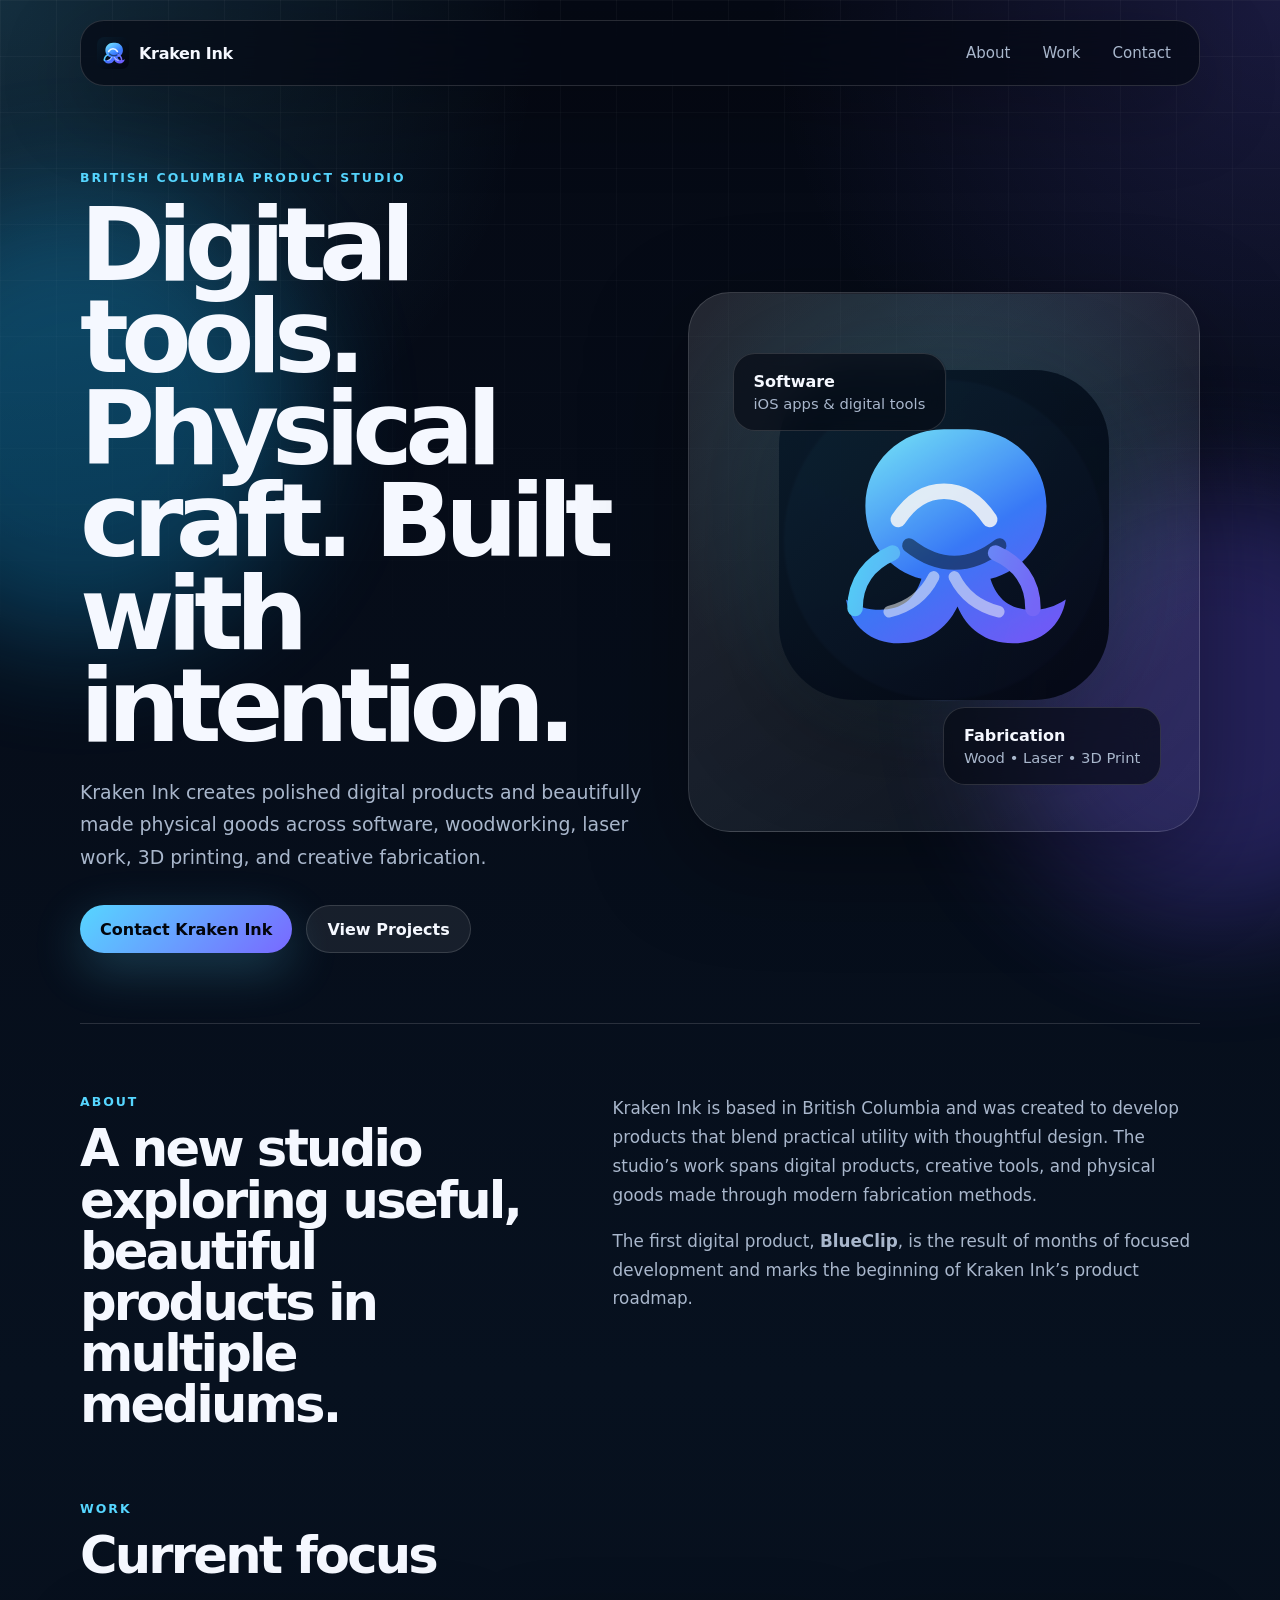
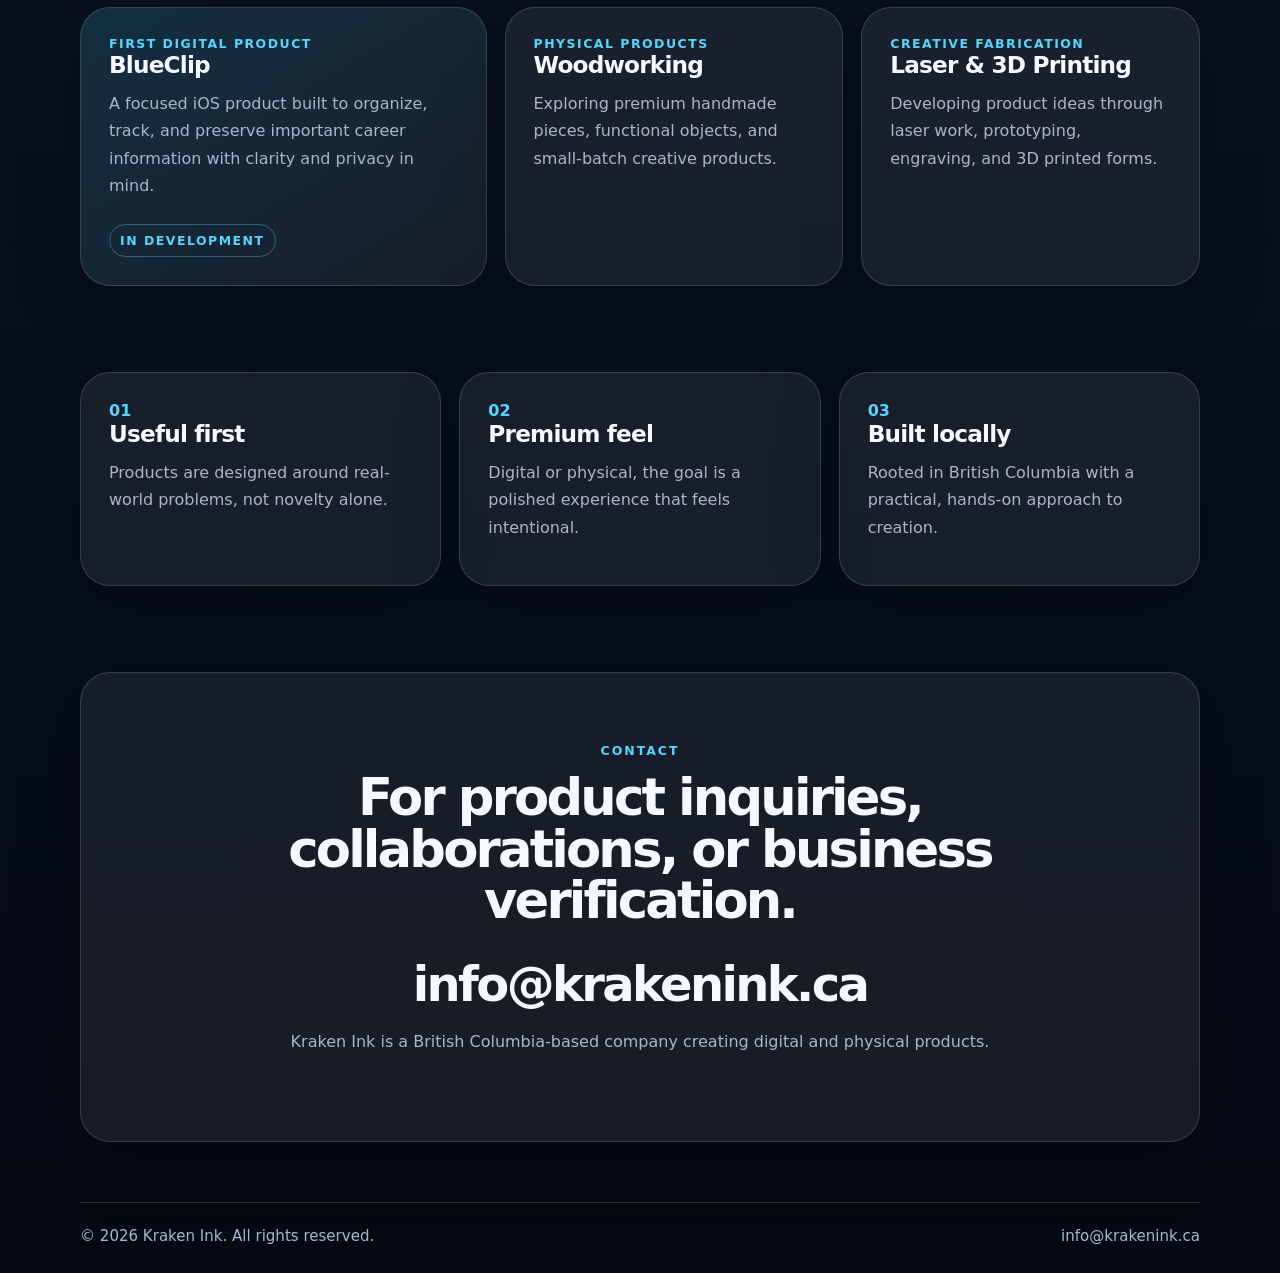
==== index.html @ edde9ff0 "Add files via upload Initial Kraken Ink website upload" ====
<!doctype html>
<html lang="en">
<head>
  <meta charset="utf-8" />
  <meta name="viewport" content="width=device-width, initial-scale=1" />
  <title>Kraken Ink | Digital & Physical Product Studio</title>
  <meta name="description" content="Kraken Ink is a British Columbia-based product studio creating digital tools and physical goods through software, woodworking, laser work, and 3D printing." />
  <meta property="og:title" content="Kraken Ink" />
  <meta property="og:description" content="A British Columbia-based product studio creating digital and physical products across multiple mediums." />
  <meta property="og:type" content="website" />
  <meta name="theme-color" content="#07111f" />
  <link rel="icon" href="assets/favicon.svg" type="image/svg+xml" />
  <link rel="stylesheet" href="styles.css" />
</head>
<body>
  <div class="ambient ambient-one"></div>
  <div class="ambient ambient-two"></div>

  <header class="site-header">
    <a class="brand" href="#top" aria-label="Kraken Ink home">
      <img src="assets/kraken-mark.svg" alt="" class="brand-mark" />
      <span>Kraken Ink</span>
    </a>
    <nav aria-label="Primary navigation">
      <a href="#about">About</a>
      <a href="#work">Work</a>
      <a href="#contact">Contact</a>
    </nav>
  </header>

  <main id="top">
    <section class="hero section-shell">
      <div class="hero-copy">
        <p class="eyebrow">British Columbia Product Studio</p>
        <h1>Digital tools. Physical craft. Built with intention.</h1>
        <p class="hero-text">Kraken Ink creates polished digital products and beautifully made physical goods across software, woodworking, laser work, 3D printing, and creative fabrication.</p>
        <div class="hero-actions">
          <a class="button button-primary" href="mailto:info@krakenink.ca">Contact Kraken Ink</a>
          <a class="button button-secondary" href="#work">View Projects</a>
        </div>
      </div>
      <div class="hero-card" aria-label="Kraken Ink product studio graphic">
        <div class="orb"></div>
        <img src="assets/kraken-mark.svg" alt="Kraken Ink abstract kraken mark" class="hero-mark" />
        <div class="glass-card card-one">
          <strong>Software</strong>
          <span>iOS apps & digital tools</span>
        </div>
        <div class="glass-card card-two">
          <strong>Fabrication</strong>
          <span>Wood • Laser • 3D Print</span>
        </div>
      </div>
    </section>

    <section id="about" class="section-shell split-section">
      <div>
        <p class="eyebrow">About</p>
        <h2>A new studio exploring useful, beautiful products in multiple mediums.</h2>
      </div>
      <div class="section-text">
        <p>Kraken Ink is based in British Columbia and was created to develop products that blend practical utility with thoughtful design. The studio’s work spans digital products, creative tools, and physical goods made through modern fabrication methods.</p>
        <p>The first digital product, <strong>BlueClip</strong>, is the result of months of focused development and marks the beginning of Kraken Ink’s product roadmap.</p>
      </div>
    </section>

    <section id="work" class="section-shell">
      <div class="section-heading">
        <p class="eyebrow">Work</p>
        <h2>Current focus</h2>
      </div>
      <div class="work-grid">
        <article class="work-card featured-card">
          <div class="card-label">First digital product</div>
          <h3>BlueClip</h3>
          <p>A focused iOS product built to organize, track, and preserve important career information with clarity and privacy in mind.</p>
          <span class="status">In development</span>
        </article>
        <article class="work-card">
          <div class="card-label">Physical products</div>
          <h3>Woodworking</h3>
          <p>Exploring premium handmade pieces, functional objects, and small-batch creative products.</p>
        </article>
        <article class="work-card">
          <div class="card-label">Creative fabrication</div>
          <h3>Laser & 3D Printing</h3>
          <p>Developing product ideas through laser work, prototyping, engraving, and 3D printed forms.</p>
        </article>
      </div>
    </section>

    <section class="section-shell values-section">
      <div class="value-card">
        <span>01</span>
        <h3>Useful first</h3>
        <p>Products are designed around real-world problems, not novelty alone.</p>
      </div>
      <div class="value-card">
        <span>02</span>
        <h3>Premium feel</h3>
        <p>Digital or physical, the goal is a polished experience that feels intentional.</p>
      </div>
      <div class="value-card">
        <span>03</span>
        <h3>Built locally</h3>
        <p>Rooted in British Columbia with a practical, hands-on approach to creation.</p>
      </div>
    </section>

    <section id="contact" class="section-shell contact-section">
      <p class="eyebrow">Contact</p>
      <h2>For product inquiries, collaborations, or business verification.</h2>
      <a class="contact-link" href="mailto:info@krakenink.ca">info@krakenink.ca</a>
      <p class="contact-note">Kraken Ink is a British Columbia-based company creating digital and physical products.</p>
    </section>
  </main>

  <footer class="site-footer">
    <span>© <span id="year"></span> Kraken Ink. All rights reserved.</span>
    <a href="mailto:info@krakenink.ca">info@krakenink.ca</a>
  </footer>

  <script>
    document.getElementById('year').textContent = new Date().getFullYear();
  </script>
</body>
</html>
---- styles.css ----
:root {
  --bg: #050914;
  --bg-soft: #07111f;
  --card: rgba(255, 255, 255, 0.075);
  --card-strong: rgba(255, 255, 255, 0.12);
  --text: #f5f8ff;
  --muted: #a9b7cc;
  --line: rgba(255, 255, 255, 0.14);
  --accent: #56d6ff;
  --accent-two: #7968ff;
  --max: 1120px;
}

* { box-sizing: border-box; }
html { scroll-behavior: smooth; }
body {
  margin: 0;
  font-family: Inter, ui-sans-serif, system-ui, -apple-system, BlinkMacSystemFont, "Segoe UI", sans-serif;
  color: var(--text);
  background:
    radial-gradient(circle at top left, rgba(86, 214, 255, 0.18), transparent 34rem),
    radial-gradient(circle at top right, rgba(121, 104, 255, 0.18), transparent 32rem),
    linear-gradient(180deg, #050914 0%, #07111f 48%, #050914 100%);
  min-height: 100vh;
  overflow-x: hidden;
}

body::before {
  content: "";
  position: fixed;
  inset: 0;
  pointer-events: none;
  background-image: linear-gradient(rgba(255,255,255,0.035) 1px, transparent 1px), linear-gradient(90deg, rgba(255,255,255,0.035) 1px, transparent 1px);
  background-size: 56px 56px;
  mask-image: linear-gradient(to bottom, black, transparent 82%);
}

a { color: inherit; text-decoration: none; }

.ambient {
  position: fixed;
  width: 28rem;
  height: 28rem;
  border-radius: 999px;
  filter: blur(60px);
  opacity: 0.28;
  pointer-events: none;
  z-index: -1;
}
.ambient-one { background: #15b8ff; left: -9rem; top: 12rem; }
.ambient-two { background: #7357ff; right: -10rem; top: 30rem; }

.site-header {
  width: min(var(--max), calc(100% - 40px));
  margin: 20px auto 0;
  padding: 14px 16px;
  border: 1px solid var(--line);
  background: rgba(5, 9, 20, 0.72);
  backdrop-filter: blur(18px);
  border-radius: 24px;
  display: flex;
  align-items: center;
  justify-content: space-between;
  position: sticky;
  top: 16px;
  z-index: 10;
  box-shadow: 0 24px 80px rgba(0, 0, 0, 0.25);
}

.brand { display: inline-flex; align-items: center; gap: 10px; font-weight: 700; letter-spacing: -0.02em; }
.brand-mark { width: 32px; height: 32px; }
nav { display: flex; gap: 8px; }
nav a { color: var(--muted); padding: 9px 12px; border-radius: 999px; font-size: 0.94rem; }
nav a:hover { color: var(--text); background: rgba(255, 255, 255, 0.08); }

.section-shell { width: min(var(--max), calc(100% - 40px)); margin: 0 auto; }
.hero { min-height: 760px; display: grid; grid-template-columns: 1.05fr 0.95fr; align-items: center; gap: 42px; padding: 84px 0 70px; }
.eyebrow { color: var(--accent); text-transform: uppercase; letter-spacing: 0.16em; font-size: 0.78rem; font-weight: 700; margin: 0 0 14px; }
h1, h2, h3, p { margin-top: 0; }
h1 { font-size: clamp(3.2rem, 8vw, 6.6rem); line-height: 0.9; letter-spacing: -0.075em; margin-bottom: 24px; max-width: 820px; }
h2 { font-size: clamp(2rem, 4vw, 3.4rem); line-height: 1; letter-spacing: -0.055em; margin-bottom: 0; }
h3 { font-size: 1.45rem; letter-spacing: -0.035em; margin-bottom: 12px; }
.hero-text, .section-text p, .work-card p, .value-card p, .contact-note { color: var(--muted); line-height: 1.72; }
.hero-text { font-size: 1.18rem; max-width: 660px; margin-bottom: 32px; }
.hero-actions { display: flex; gap: 14px; flex-wrap: wrap; }
.button { display: inline-flex; align-items: center; justify-content: center; min-height: 48px; padding: 0 20px; border-radius: 999px; font-weight: 700; border: 1px solid var(--line); }
.button-primary { background: linear-gradient(135deg, var(--accent), var(--accent-two)); color: #02050c; border: none; box-shadow: 0 16px 50px rgba(86, 214, 255, 0.24); }
.button-secondary { background: rgba(255, 255, 255, 0.07); color: var(--text); }

.hero-card { min-height: 540px; border: 1px solid var(--line); border-radius: 42px; background: linear-gradient(145deg, rgba(255,255,255,0.12), rgba(255,255,255,0.035)); position: relative; overflow: hidden; box-shadow: 0 30px 100px rgba(0, 0, 0, 0.35); }
.hero-card::before { content: ""; position: absolute; inset: 1px; border-radius: 41px; background: radial-gradient(circle at 50% 34%, rgba(86,214,255,0.22), transparent 18rem); }
.orb { position: absolute; width: 20rem; height: 20rem; border-radius: 999px; background: linear-gradient(135deg, rgba(86,214,255,0.85), rgba(121,104,255,0.55)); left: 50%; top: 46%; transform: translate(-50%, -50%); filter: blur(1px); opacity: 0.55; }
.hero-mark { position: absolute; width: 68%; max-width: 330px; left: 50%; top: 45%; transform: translate(-50%, -50%); opacity: 0.92; filter: drop-shadow(0 30px 60px rgba(0,0,0,0.38)); }
.glass-card { position: absolute; padding: 18px 20px; border: 1px solid var(--line); border-radius: 22px; background: rgba(5, 9, 20, 0.68); backdrop-filter: blur(16px); display: grid; gap: 4px; min-width: 190px; }
.glass-card span { color: var(--muted); font-size: 0.92rem; }
.card-one { top: 60px; left: 44px; }
.card-two { right: 38px; bottom: 46px; }

.split-section { padding: 70px 0; display: grid; grid-template-columns: 0.9fr 1.1fr; gap: 52px; border-top: 1px solid var(--line); }
.section-text { font-size: 1.05rem; }
.section-heading { margin-bottom: 26px; }
.work-grid { display: grid; grid-template-columns: 1.2fr 1fr 1fr; gap: 18px; }
.work-card, .value-card, .contact-section { border: 1px solid var(--line); background: var(--card); border-radius: 30px; padding: 28px; box-shadow: 0 18px 70px rgba(0,0,0,0.2); }
.featured-card { background: linear-gradient(145deg, rgba(86,214,255,0.16), rgba(255,255,255,0.07)); }
.card-label, .status { color: var(--accent); font-size: 0.78rem; letter-spacing: 0.12em; text-transform: uppercase; font-weight: 800; }
.status { display: inline-flex; margin-top: 8px; padding: 8px 10px; border: 1px solid rgba(86,214,255,0.35); border-radius: 999px; }
.values-section { display: grid; grid-template-columns: repeat(3, 1fr); gap: 18px; padding: 86px 0; }
.value-card span { color: var(--accent); font-weight: 800; }
.contact-section { text-align: center; padding: 70px 30px; margin-bottom: 60px; }
.contact-section h2 { max-width: 760px; margin: 0 auto 24px; }
.contact-link { display: inline-flex; font-size: clamp(1.5rem, 4vw, 3rem); font-weight: 800; letter-spacing: -0.055em; color: var(--text); margin: 6px 0 16px; }
.contact-link:hover { color: var(--accent); }
.site-footer { width: min(var(--max), calc(100% - 40px)); margin: 0 auto 28px; color: var(--muted); display: flex; justify-content: space-between; gap: 18px; border-top: 1px solid var(--line); padding-top: 24px; font-size: 0.94rem; }
.site-footer a:hover { color: var(--text); }

@media (max-width: 880px) {
  .site-header { align-items: flex-start; gap: 12px; }
  nav { display: none; }
  .hero { grid-template-columns: 1fr; min-height: auto; padding-top: 70px; }
  .hero-card { min-height: 420px; }
  .split-section, .work-grid, .values-section { grid-template-columns: 1fr; }
  .site-footer { flex-direction: column; }
}

@media (max-width: 560px) {
  .section-shell, .site-header, .site-footer { width: min(100% - 24px, var(--max)); }
  h1 { font-size: 3.35rem; }
  .hero-actions { flex-direction: column; }
  .button { width: 100%; }
  .card-one { left: 18px; top: 28px; }
  .card-two { right: 18px; bottom: 28px; }
  .glass-card { min-width: 160px; }
  .work-card, .value-card, .contact-section { border-radius: 24px; padding: 22px; }
}
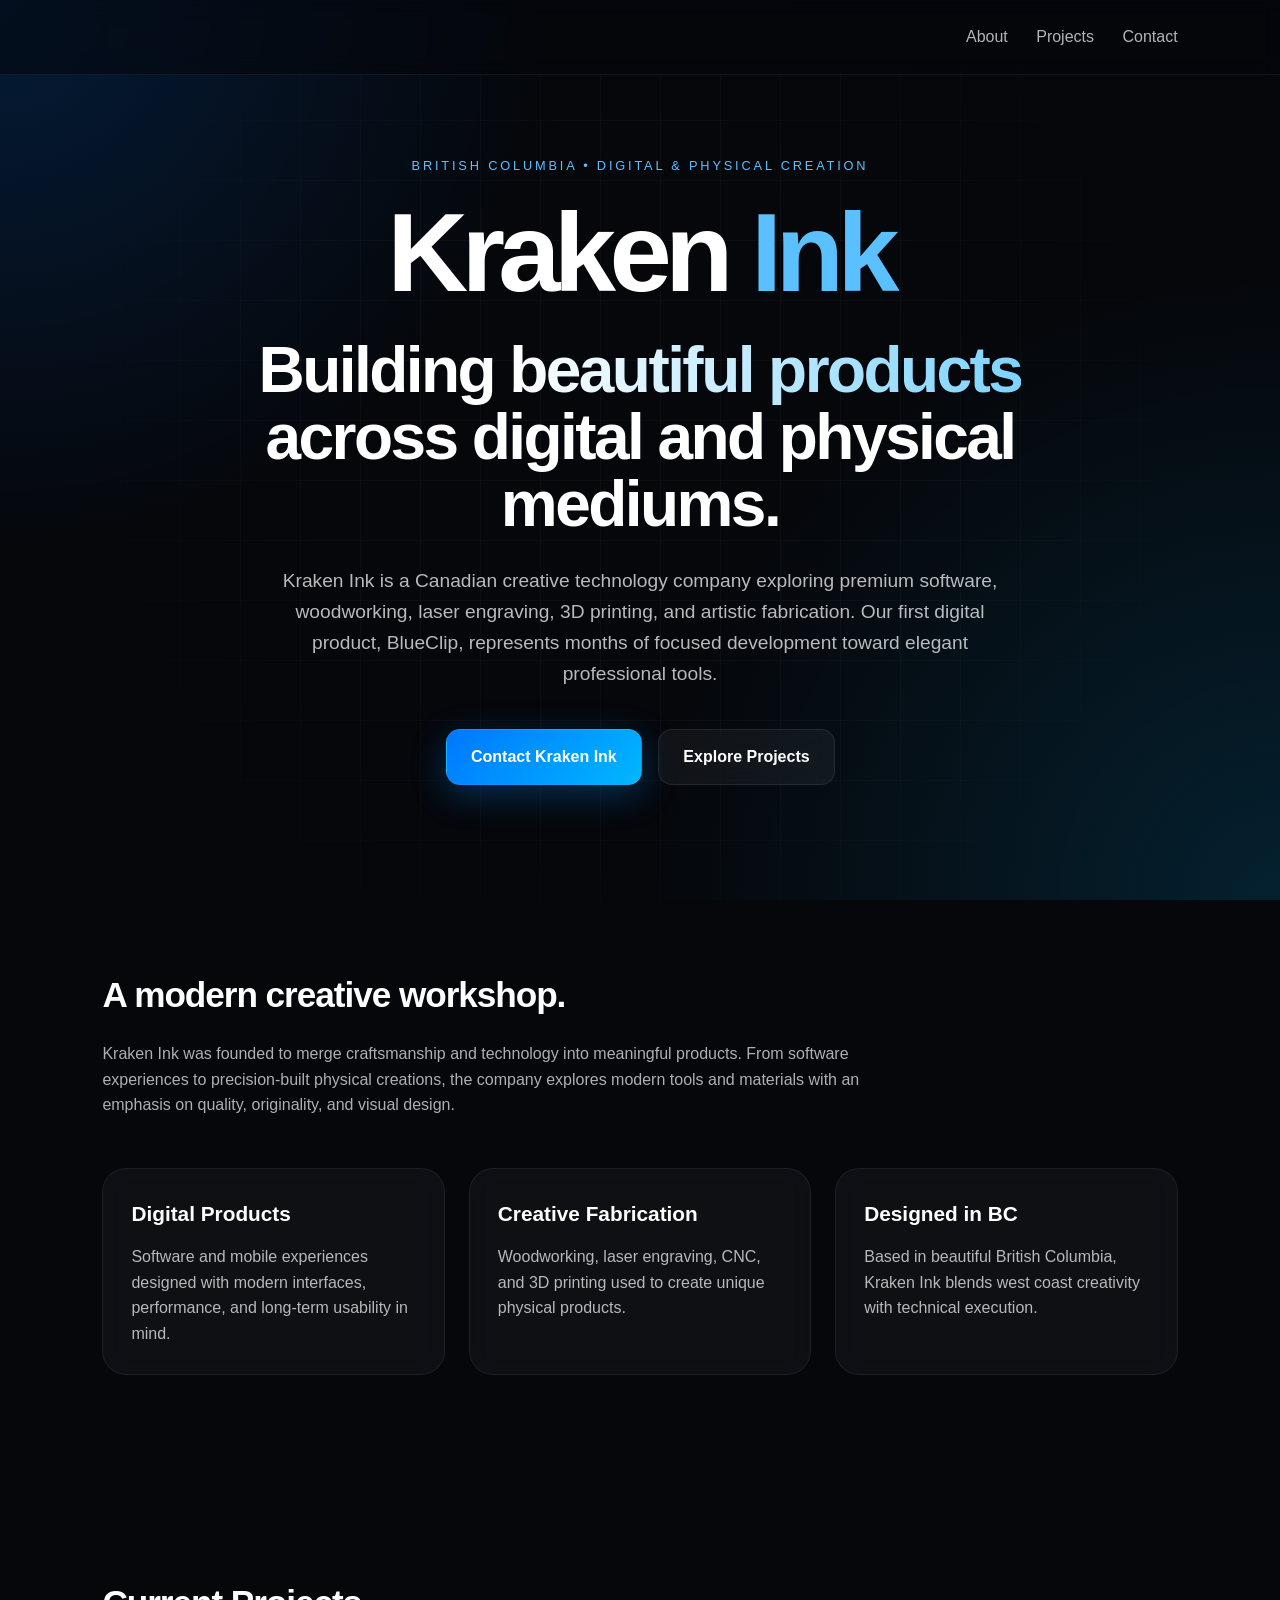
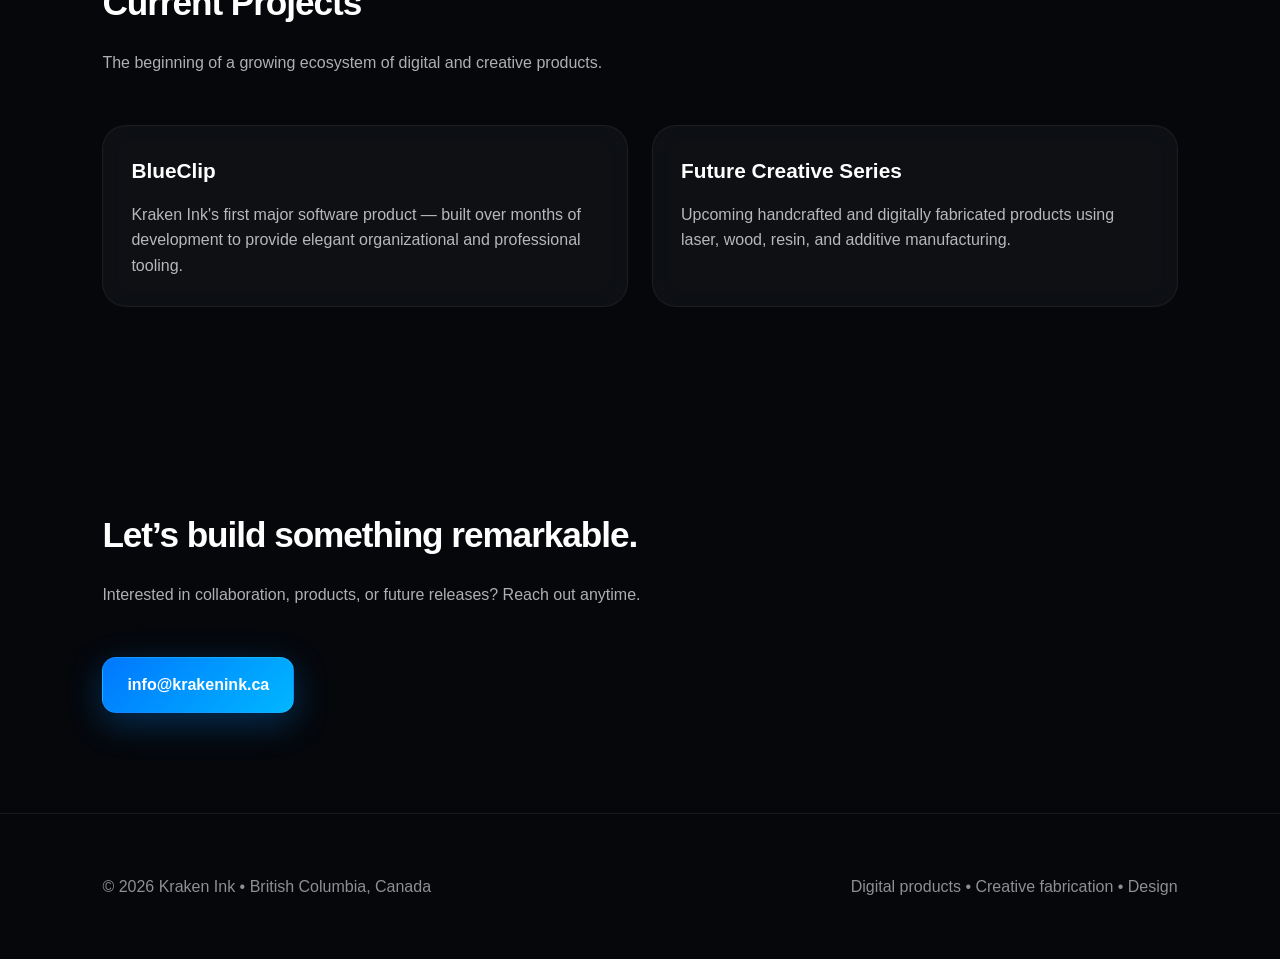
==== commit 86ce9b41: "Update index.html Removing logo." ====
--- a/index.html
+++ b/index.html
@@ -1,127 +1,320 @@
-<!doctype html>
+<!DOCTYPE html>
 <html lang="en">
 <head>
-  <meta charset="utf-8" />
-  <meta name="viewport" content="width=device-width, initial-scale=1" />
-  <title>Kraken Ink | Digital & Physical Product Studio</title>
-  <meta name="description" content="Kraken Ink is a British Columbia-based product studio creating digital tools and physical goods through software, woodworking, laser work, and 3D printing." />
-  <meta property="og:title" content="Kraken Ink" />
-  <meta property="og:description" content="A British Columbia-based product studio creating digital and physical products across multiple mediums." />
-  <meta property="og:type" content="website" />
-  <meta name="theme-color" content="#07111f" />
-  <link rel="icon" href="assets/favicon.svg" type="image/svg+xml" />
-  <link rel="stylesheet" href="styles.css" />
+  <meta charset="UTF-8" />
+  <meta name="viewport" content="width=device-width, initial-scale=1.0" />
+  <title>Kraken Ink</title>
+  <style>
+    * { margin: 0; padding: 0; box-sizing: border-box; }
+
+    body {
+      font-family: -apple-system, BlinkMacSystemFont, "SF Pro Display", "Segoe UI", sans-serif;
+      background: #05070b;
+      color: white;
+      overflow-x: hidden;
+      line-height: 1.6;
+    }
+
+    .bg {
+      position: fixed;
+      inset: 0;
+      background:
+        radial-gradient(circle at top left, rgba(0,120,255,0.18), transparent 35%),
+        radial-gradient(circle at bottom right, rgba(0,180,255,0.15), transparent 40%),
+        #05070b;
+      z-index: -2;
+    }
+
+    .grid {
+      position: fixed;
+      inset: 0;
+      background-image:
+        linear-gradient(rgba(255,255,255,0.03) 1px, transparent 1px),
+        linear-gradient(90deg, rgba(255,255,255,0.03) 1px, transparent 1px);
+      background-size: 60px 60px;
+      z-index: -1;
+      mask-image: radial-gradient(circle at center, black 35%, transparent 80%);
+    }
+
+    header {
+      display: flex;
+      justify-content: flex-end;
+      align-items: center;
+      padding: 24px 8%;
+      backdrop-filter: blur(10px);
+      position: sticky;
+      top: 0;
+      background: rgba(5,7,11,0.55);
+      border-bottom: 1px solid rgba(255,255,255,0.06);
+      z-index: 10;
+    }
+
+    nav a {
+      text-decoration: none;
+      color: rgba(255,255,255,0.7);
+      margin-left: 24px;
+      transition: 0.3s;
+    }
+
+    nav a:hover { color: white; }
+
+    .hero {
+      min-height: 88vh;
+      display: flex;
+      align-items: center;
+      justify-content: center;
+      text-align: center;
+      padding: 0 8%;
+    }
+
+    .hero-inner { max-width: 950px; }
+
+    .eyebrow {
+      color: #5bc0ff;
+      letter-spacing: 0.22em;
+      text-transform: uppercase;
+      font-size: 0.8rem;
+      margin-bottom: 20px;
+    }
+
+    .brand-title {
+      font-size: clamp(4rem, 9vw, 7rem);
+      line-height: 1;
+      margin-bottom: 28px;
+      font-weight: 850;
+      letter-spacing: -0.06em;
+    }
+
+    .brand-title .kraken {
+      color: #ffffff;
+    }
+
+    .brand-title .ink {
+      color: #5bc0ff;
+    }
+
+    h1 {
+      font-size: clamp(2rem, 5vw, 4.5rem);
+      line-height: 1.05;
+      margin-bottom: 28px;
+      font-weight: 800;
+      letter-spacing: -0.04em;
+    }
+
+    .gradient {
+      background: linear-gradient(90deg, #ffffff, #7dd3ff);
+      -webkit-background-clip: text;
+      -webkit-text-fill-color: transparent;
+    }
+
+    .hero p {
+      max-width: 760px;
+      margin: auto;
+      color: rgba(255,255,255,0.72);
+      font-size: 1.2rem;
+    }
+
+    .buttons {
+      margin-top: 40px;
+      display: flex;
+      justify-content: center;
+      gap: 16px;
+      flex-wrap: wrap;
+    }
+
+    .btn {
+      padding: 14px 24px;
+      border-radius: 14px;
+      text-decoration: none;
+      font-weight: 600;
+      transition: 0.3s ease;
+      border: 1px solid rgba(255,255,255,0.08);
+    }
+
+    .primary {
+      background: linear-gradient(135deg, #0077ff, #00b7ff);
+      color: white;
+      box-shadow: 0 10px 35px rgba(0,140,255,0.3);
+    }
+
+    .secondary {
+      background: rgba(255,255,255,0.05);
+      color: white;
+      backdrop-filter: blur(12px);
+    }
+
+    .btn:hover { transform: translateY(-2px); }
+
+    section { padding: 100px 8%; }
+
+    .section-title {
+      font-size: 2.2rem;
+      margin-bottom: 18px;
+      letter-spacing: -0.03em;
+    }
+
+    .section-sub {
+      max-width: 760px;
+      color: rgba(255,255,255,0.68);
+      margin-bottom: 50px;
+    }
+
+    .cards {
+      display: grid;
+      grid-template-columns: repeat(auto-fit, minmax(260px, 1fr));
+      gap: 24px;
+    }
+
+    .card {
+      background: rgba(255,255,255,0.04);
+      border: 1px solid rgba(255,255,255,0.06);
+      border-radius: 24px;
+      padding: 28px;
+      backdrop-filter: blur(12px);
+      transition: 0.3s ease;
+    }
+
+    .card:hover {
+      transform: translateY(-4px);
+      border-color: rgba(91,192,255,0.3);
+    }
+
+    .card h3 {
+      margin-bottom: 14px;
+      font-size: 1.3rem;
+    }
+
+    .card p { color: rgba(255,255,255,0.7); }
+
+    footer {
+      padding: 60px 8%;
+      border-top: 1px solid rgba(255,255,255,0.08);
+      color: rgba(255,255,255,0.55);
+      display: flex;
+      justify-content: space-between;
+      flex-wrap: wrap;
+      gap: 20px;
+    }
+
+    @media (max-width: 700px) {
+      header { justify-content: center; }
+      nav a { margin: 0 10px; font-size: 0.9rem; }
+      footer { flex-direction: column; }
+    }
+  </style>
 </head>
+
 <body>
-  <div class="ambient ambient-one"></div>
-  <div class="ambient ambient-two"></div>
-
-  <header class="site-header">
-    <a class="brand" href="#top" aria-label="Kraken Ink home">
-      <img src="assets/kraken-mark.svg" alt="" class="brand-mark" />
-      <span>Kraken Ink</span>
-    </a>
-    <nav aria-label="Primary navigation">
+  <div class="bg"></div>
+  <div class="grid"></div>
+
+  <header>
+    <nav>
       <a href="#about">About</a>
-      <a href="#work">Work</a>
+      <a href="#projects">Projects</a>
       <a href="#contact">Contact</a>
     </nav>
   </header>
 
-  <main id="top">
-    <section class="hero section-shell">
-      <div class="hero-copy">
-        <p class="eyebrow">British Columbia Product Studio</p>
-        <h1>Digital tools. Physical craft. Built with intention.</h1>
-        <p class="hero-text">Kraken Ink creates polished digital products and beautifully made physical goods across software, woodworking, laser work, 3D printing, and creative fabrication.</p>
-        <div class="hero-actions">
-          <a class="button button-primary" href="mailto:info@krakenink.ca">Contact Kraken Ink</a>
-          <a class="button button-secondary" href="#work">View Projects</a>
-        </div>
-      </div>
-      <div class="hero-card" aria-label="Kraken Ink product studio graphic">
-        <div class="orb"></div>
-        <img src="assets/kraken-mark.svg" alt="Kraken Ink abstract kraken mark" class="hero-mark" />
-        <div class="glass-card card-one">
-          <strong>Software</strong>
-          <span>iOS apps & digital tools</span>
-        </div>
-        <div class="glass-card card-two">
-          <strong>Fabrication</strong>
-          <span>Wood • Laser • 3D Print</span>
-        </div>
-      </div>
-    </section>
-
-    <section id="about" class="section-shell split-section">
-      <div>
-        <p class="eyebrow">About</p>
-        <h2>A new studio exploring useful, beautiful products in multiple mediums.</h2>
-      </div>
-      <div class="section-text">
-        <p>Kraken Ink is based in British Columbia and was created to develop products that blend practical utility with thoughtful design. The studio’s work spans digital products, creative tools, and physical goods made through modern fabrication methods.</p>
-        <p>The first digital product, <strong>BlueClip</strong>, is the result of months of focused development and marks the beginning of Kraken Ink’s product roadmap.</p>
-      </div>
-    </section>
-
-    <section id="work" class="section-shell">
-      <div class="section-heading">
-        <p class="eyebrow">Work</p>
-        <h2>Current focus</h2>
-      </div>
-      <div class="work-grid">
-        <article class="work-card featured-card">
-          <div class="card-label">First digital product</div>
-          <h3>BlueClip</h3>
-          <p>A focused iOS product built to organize, track, and preserve important career information with clarity and privacy in mind.</p>
-          <span class="status">In development</span>
-        </article>
-        <article class="work-card">
-          <div class="card-label">Physical products</div>
-          <h3>Woodworking</h3>
-          <p>Exploring premium handmade pieces, functional objects, and small-batch creative products.</p>
-        </article>
-        <article class="work-card">
-          <div class="card-label">Creative fabrication</div>
-          <h3>Laser & 3D Printing</h3>
-          <p>Developing product ideas through laser work, prototyping, engraving, and 3D printed forms.</p>
-        </article>
-      </div>
-    </section>
-
-    <section class="section-shell values-section">
-      <div class="value-card">
-        <span>01</span>
-        <h3>Useful first</h3>
-        <p>Products are designed around real-world problems, not novelty alone.</p>
-      </div>
-      <div class="value-card">
-        <span>02</span>
-        <h3>Premium feel</h3>
-        <p>Digital or physical, the goal is a polished experience that feels intentional.</p>
-      </div>
-      <div class="value-card">
-        <span>03</span>
-        <h3>Built locally</h3>
-        <p>Rooted in British Columbia with a practical, hands-on approach to creation.</p>
-      </div>
-    </section>
-
-    <section id="contact" class="section-shell contact-section">
-      <p class="eyebrow">Contact</p>
-      <h2>For product inquiries, collaborations, or business verification.</h2>
-      <a class="contact-link" href="mailto:info@krakenink.ca">info@krakenink.ca</a>
-      <p class="contact-note">Kraken Ink is a British Columbia-based company creating digital and physical products.</p>
-    </section>
-  </main>
-
-  <footer class="site-footer">
-    <span>© <span id="year"></span> Kraken Ink. All rights reserved.</span>
-    <a href="mailto:info@krakenink.ca">info@krakenink.ca</a>
+  <section class="hero">
+    <div class="hero-inner">
+      <div class="eyebrow">British Columbia • Digital & Physical Creation</div>
+
+      <div class="brand-title">
+        <span class="kraken">Kraken</span>
+        <span class="ink">Ink</span>
+      </div>
+
+      <h1>
+        Building <span class="gradient">beautiful products</span><br>
+        across digital and physical mediums.
+      </h1>
+
+      <p>
+        Kraken Ink is a Canadian creative technology company exploring premium software,
+        woodworking, laser engraving, 3D printing, and artistic fabrication.
+        Our first digital product, BlueClip, represents months of focused development
+        toward elegant professional tools.
+      </p>
+
+      <div class="buttons">
+        <a class="btn primary" href="mailto:info@krakenink.ca">Contact Kraken Ink</a>
+        <a class="btn secondary" href="#projects">Explore Projects</a>
+      </div>
+    </div>
+  </section>
+
+  <section id="about">
+    <h2 class="section-title">A modern creative workshop.</h2>
+    <p class="section-sub">
+      Kraken Ink was founded to merge craftsmanship and technology into meaningful products.
+      From software experiences to precision-built physical creations, the company explores
+      modern tools and materials with an emphasis on quality, originality, and visual design.
+    </p>
+
+    <div class="cards">
+      <div class="card">
+        <h3>Digital Products</h3>
+        <p>
+          Software and mobile experiences designed with modern interfaces, performance,
+          and long-term usability in mind.
+        </p>
+      </div>
+
+      <div class="card">
+        <h3>Creative Fabrication</h3>
+        <p>
+          Woodworking, laser engraving, CNC, and 3D printing used to create unique physical products.
+        </p>
+      </div>
+
+      <div class="card">
+        <h3>Designed in BC</h3>
+        <p>
+          Based in beautiful British Columbia, Kraken Ink blends west coast creativity with technical execution.
+        </p>
+      </div>
+    </div>
+  </section>
+
+  <section id="projects">
+    <h2 class="section-title">Current Projects</h2>
+    <p class="section-sub">
+      The beginning of a growing ecosystem of digital and creative products.
+    </p>
+
+    <div class="cards">
+      <div class="card">
+        <h3>BlueClip</h3>
+        <p>
+          Kraken Ink's first major software product — built over months of development to provide elegant organizational and professional tooling.
+        </p>
+      </div>
+
+      <div class="card">
+        <h3>Future Creative Series</h3>
+        <p>
+          Upcoming handcrafted and digitally fabricated products using laser, wood, resin, and additive manufacturing.
+        </p>
+      </div>
+    </div>
+  </section>
+
+  <section id="contact">
+    <h2 class="section-title">Let’s build something remarkable.</h2>
+    <p class="section-sub">
+      Interested in collaboration, products, or future releases?
+      Reach out anytime.
+    </p>
+
+    <div class="buttons" style="justify-content:flex-start;">
+      <a class="btn primary" href="mailto:info@krakenink.ca">info@krakenink.ca</a>
+    </div>
+  </section>
+
+  <footer>
+    <div>© 2026 Kraken Ink • British Columbia, Canada</div>
+    <div>Digital products • Creative fabrication • Design</div>
   </footer>
-
-  <script>
-    document.getElementById('year').textContent = new Date().getFullYear();
-  </script>
 </body>
 </html>
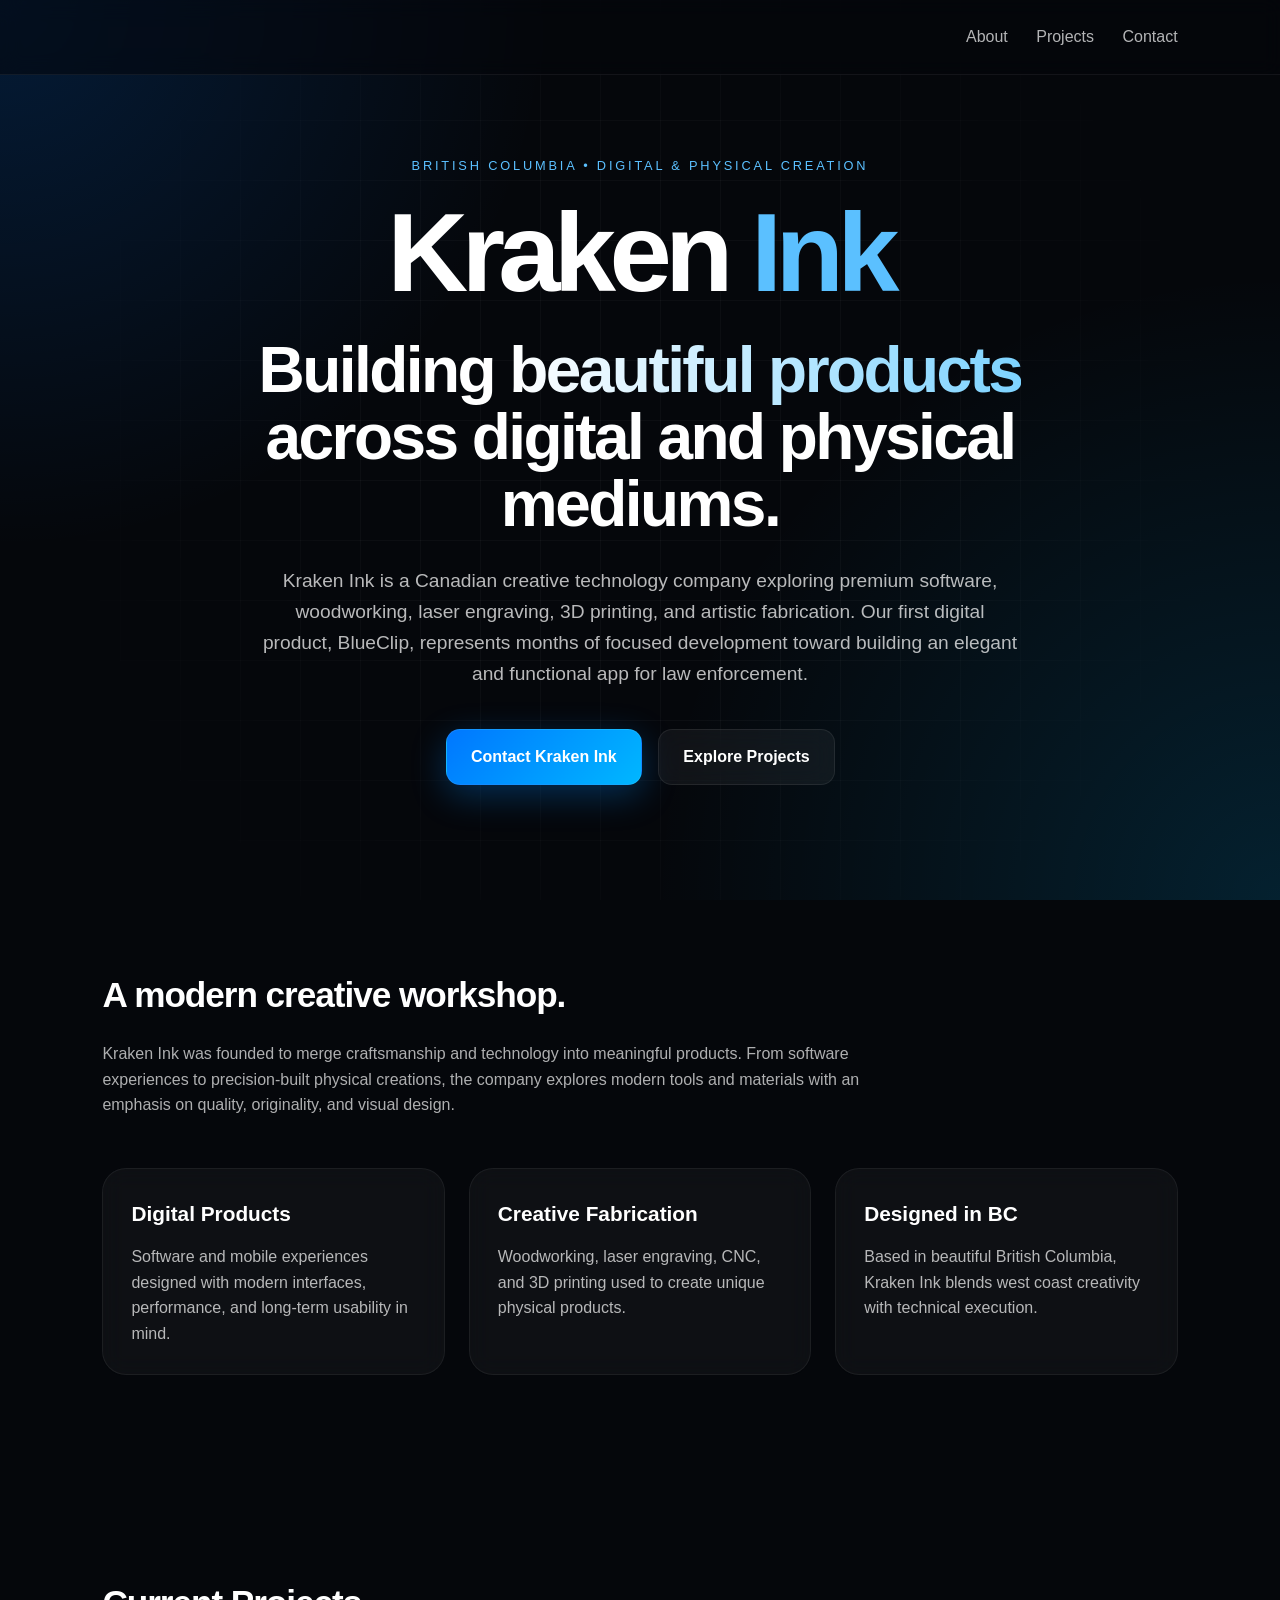
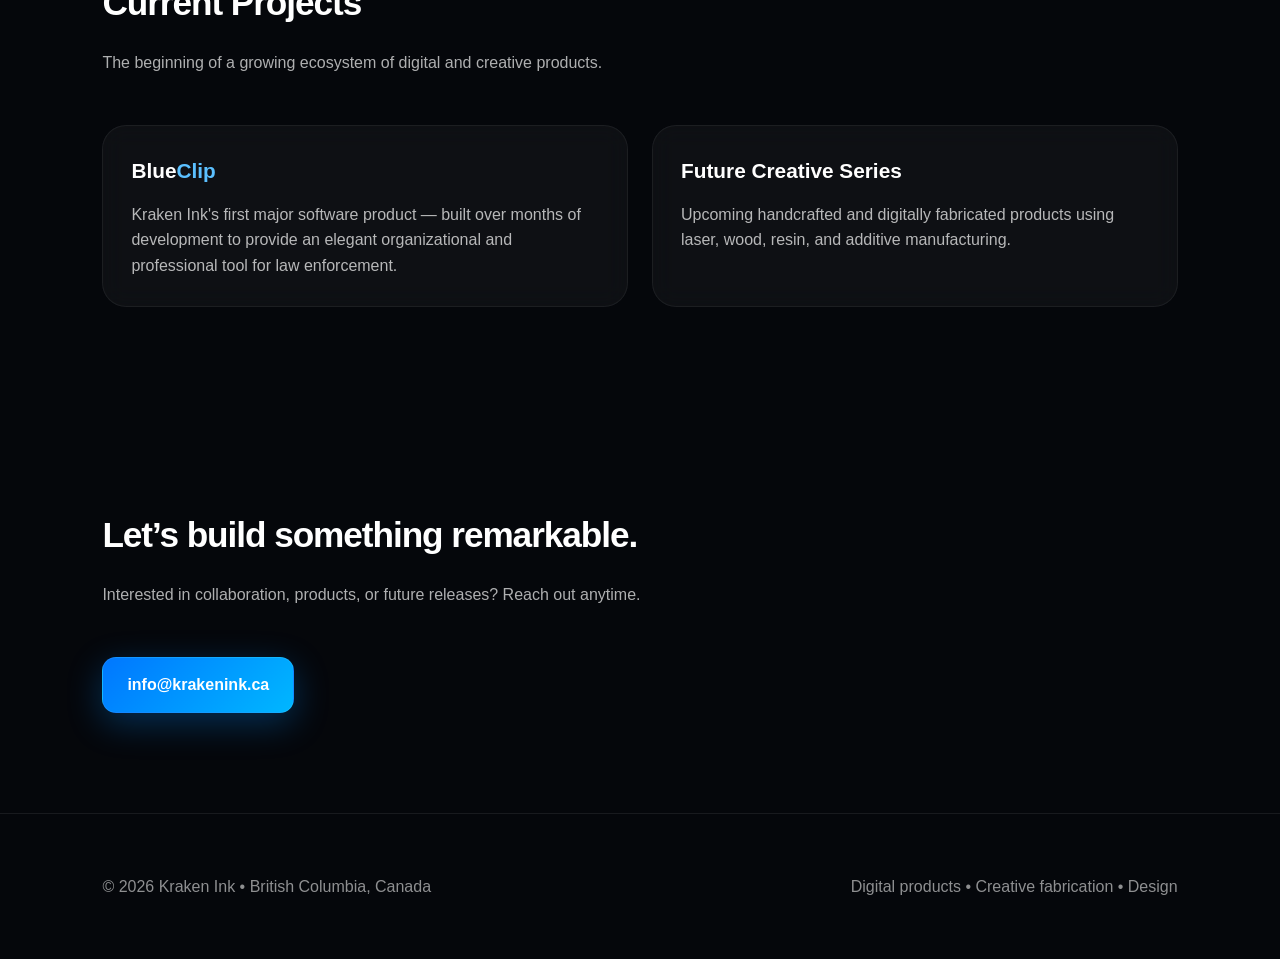
==== commit a927de51: "Update index.html" ====
--- a/index.html
+++ b/index.html
@@ -234,7 +234,7 @@
         Kraken Ink is a Canadian creative technology company exploring premium software,
         woodworking, laser engraving, 3D printing, and artistic fabrication.
         Our first digital product, BlueClip, represents months of focused development
-        toward elegant professional tools.
+        toward building an elegant and functional app for law enforcement.
       </p>
 
       <div class="buttons">
@@ -285,9 +285,11 @@
 
     <div class="cards">
       <div class="card">
-        <h3>BlueClip</h3>
-        <p>
-          Kraken Ink's first major software product — built over months of development to provide elegant organizational and professional tooling.
+        <h3>
+  <span style="color:white;">Blue</span><span style="color:#5bc0ff;">Clip</span>
+</h3>
+        <p>
+          Kraken Ink's first major software product — built over months of development to provide an elegant organizational and professional tool for law enforcement.
         </p>
       </div>
 
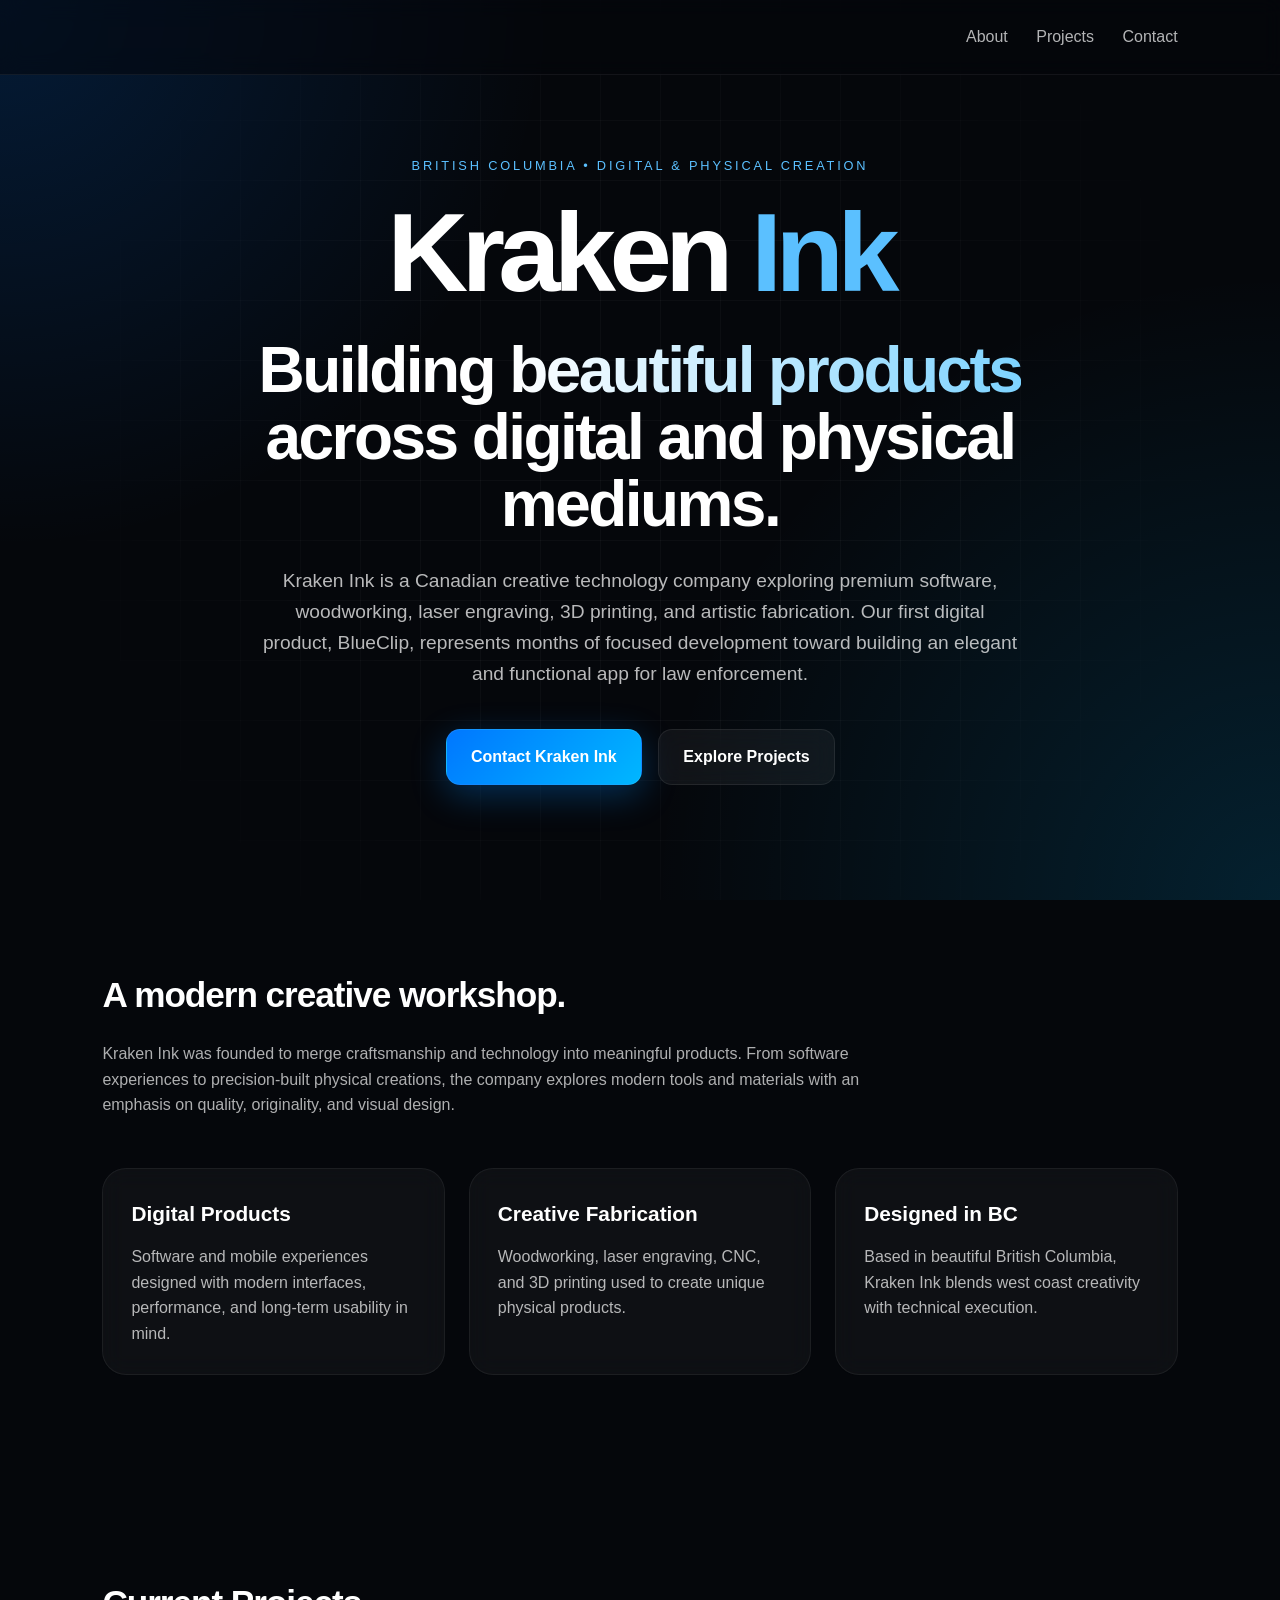
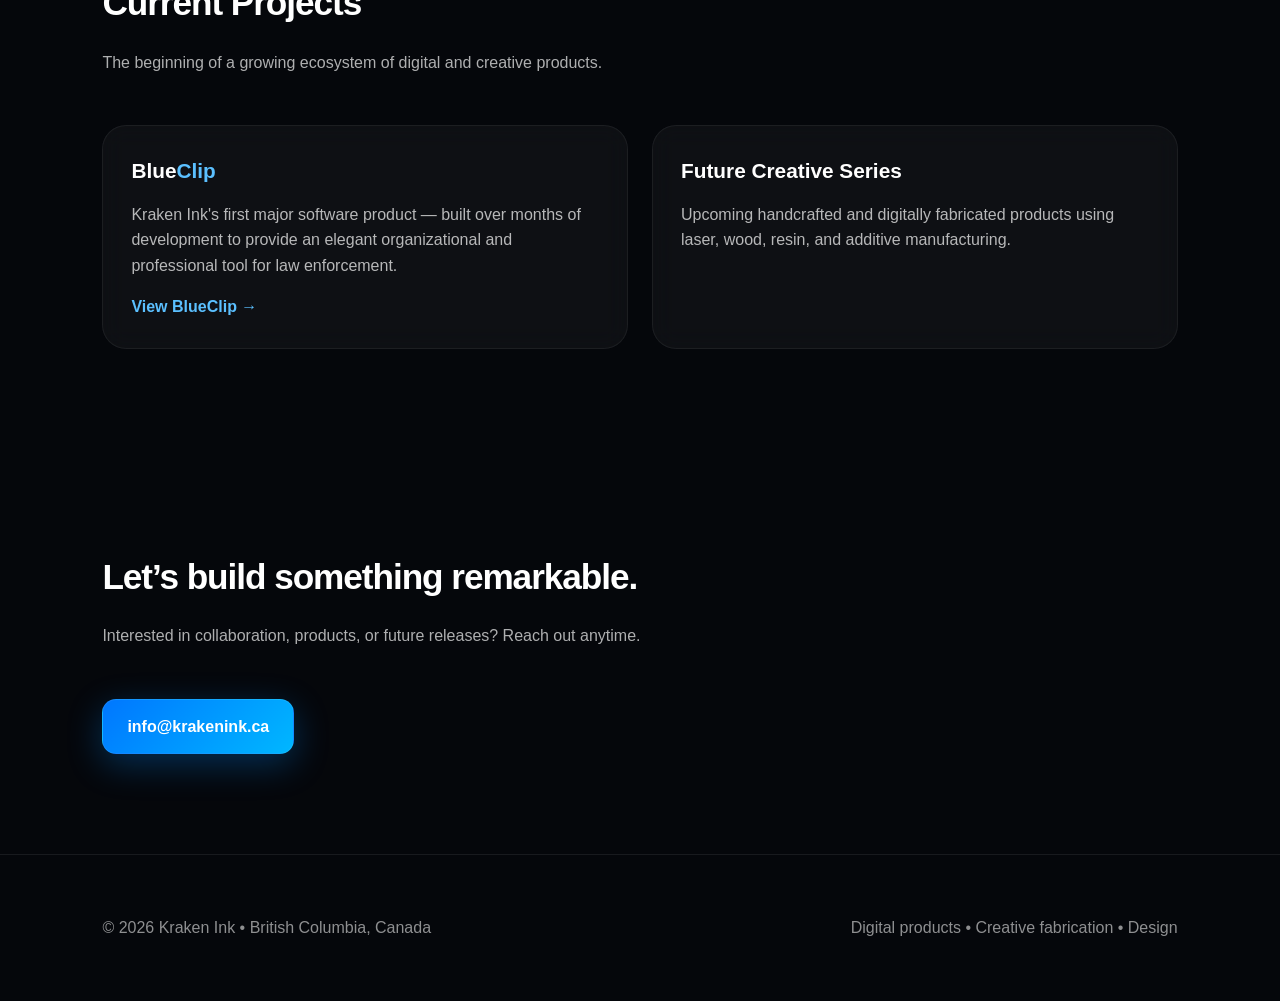
==== commit 45e566fa: "Update index.html" ====
--- a/index.html
+++ b/index.html
@@ -186,6 +186,19 @@
 
     .card p { color: rgba(255,255,255,0.7); }
 
+    a.card {
+      text-decoration: none;
+      color: inherit;
+      display: block;
+    }
+
+    .card-cta {
+      display: inline-block;
+      margin-top: 16px;
+      color: #5bc0ff;
+      font-weight: 600;
+    }
+
     footer {
       padding: 60px 8%;
       border-top: 1px solid rgba(255,255,255,0.08);
@@ -284,14 +297,15 @@
     </p>
 
     <div class="cards">
-      <div class="card">
+      <a class="card" href="/blueclip/">
         <h3>
-  <span style="color:white;">Blue</span><span style="color:#5bc0ff;">Clip</span>
-</h3>
+          <span style="color:white;">Blue</span><span style="color:#5bc0ff;">Clip</span>
+        </h3>
         <p>
           Kraken Ink's first major software product — built over months of development to provide an elegant organizational and professional tool for law enforcement.
         </p>
-      </div>
+        <span class="card-cta">View BlueClip →</span>
+      </a>
 
       <div class="card">
         <h3>Future Creative Series</h3>
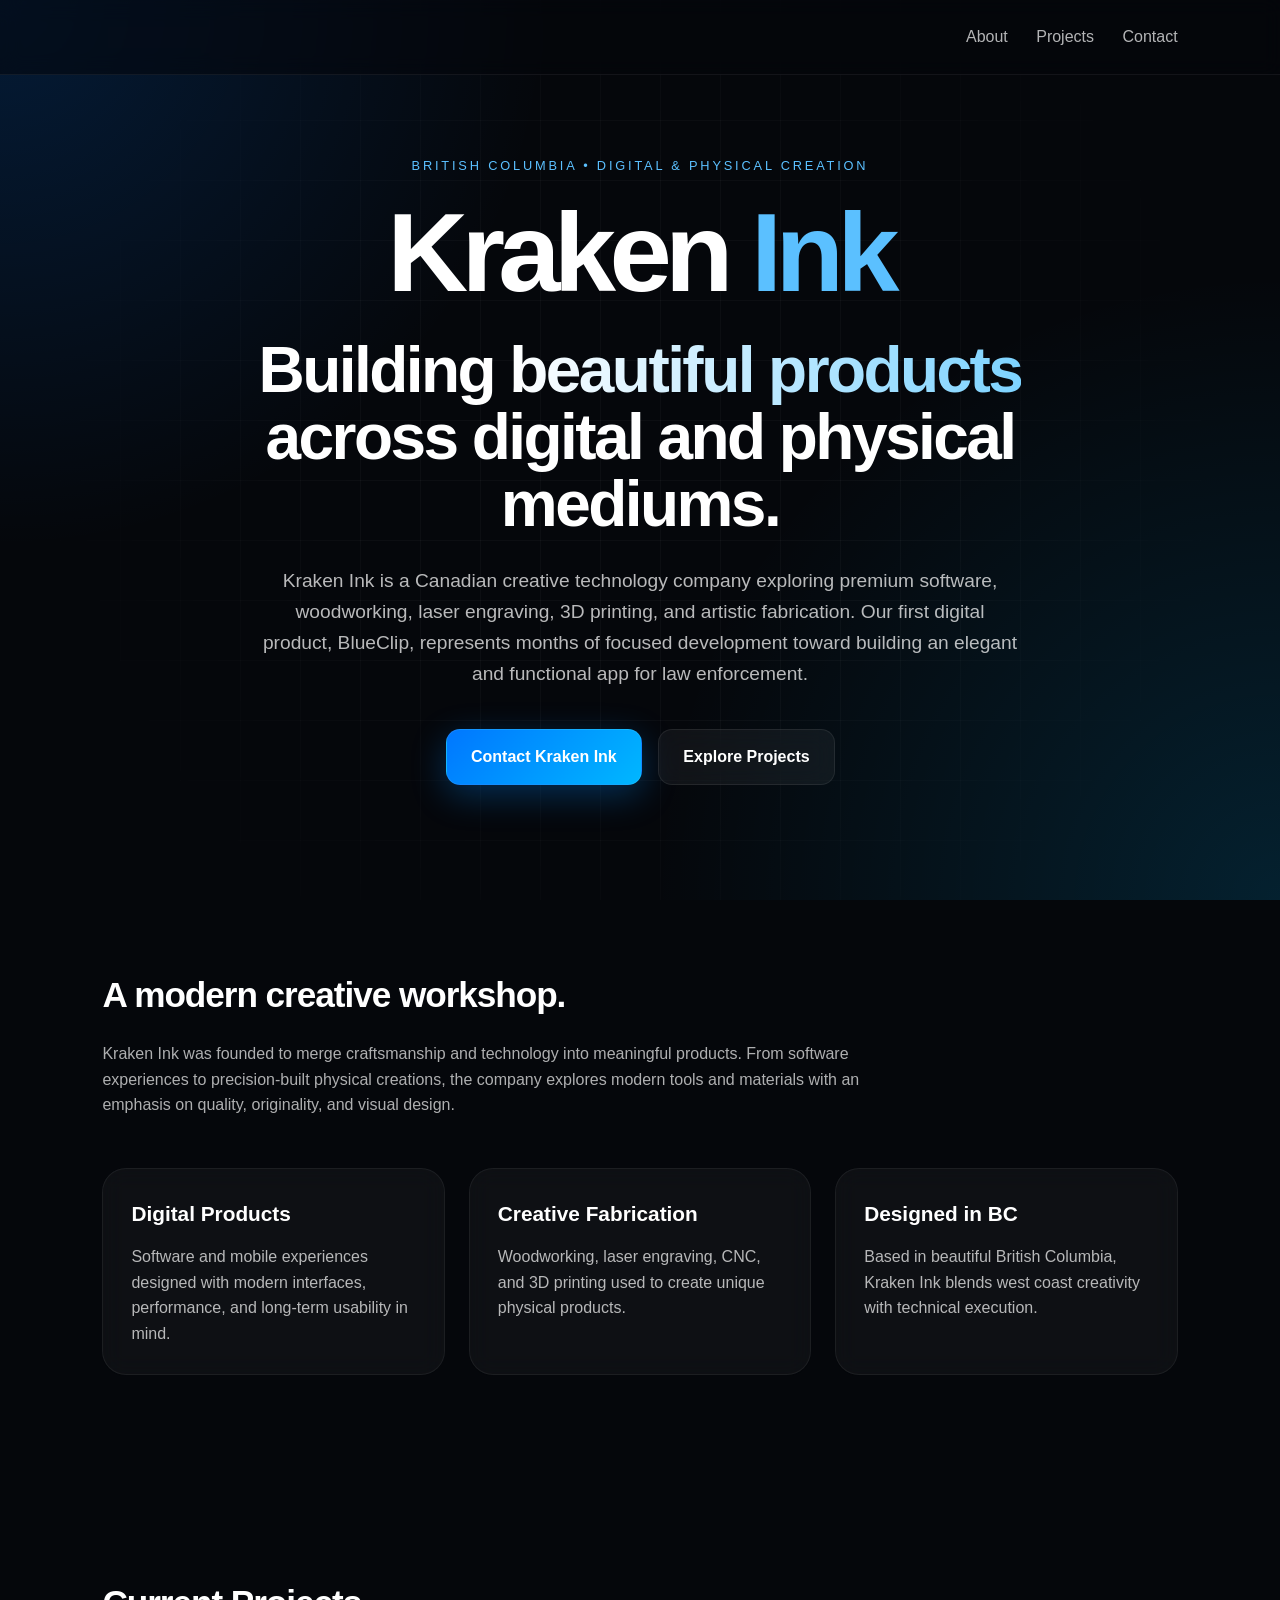
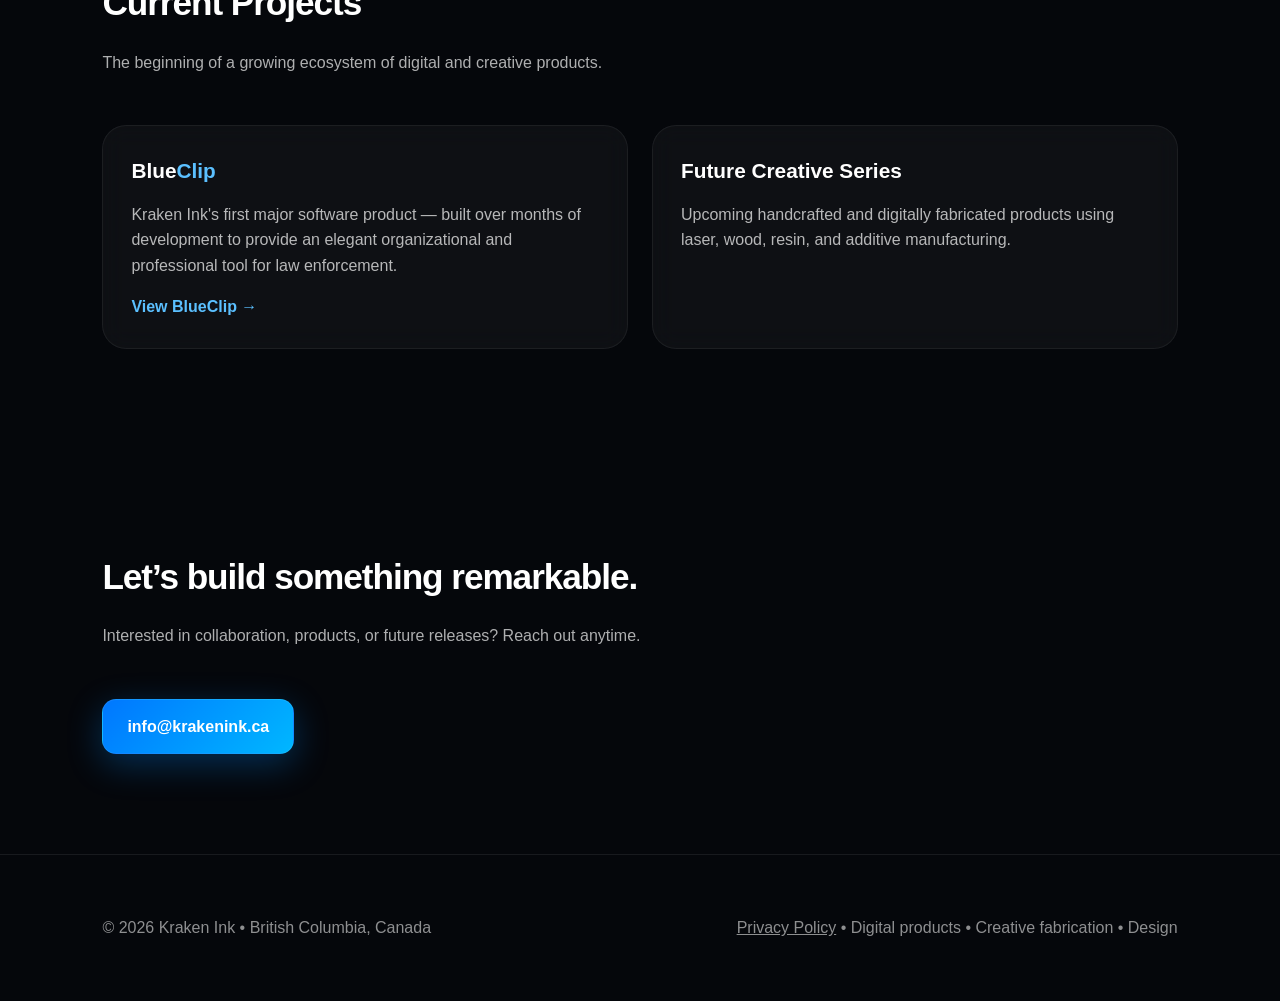
==== commit d87766e7: "V2 refresh: Library on BlueClip page; privacy policy updated for HealthKit + Library downloads Priva" ====
--- a/index.html
+++ b/index.html
@@ -330,7 +330,7 @@
 
   <footer>
     <div>© 2026 Kraken Ink • British Columbia, Canada</div>
-    <div>Digital products • Creative fabrication • Design</div>
+    <div><a href="/privacy" style="color: inherit;">Privacy Policy</a> • Digital products • Creative fabrication • Design</div>
   </footer>
 </body>
 </html>
